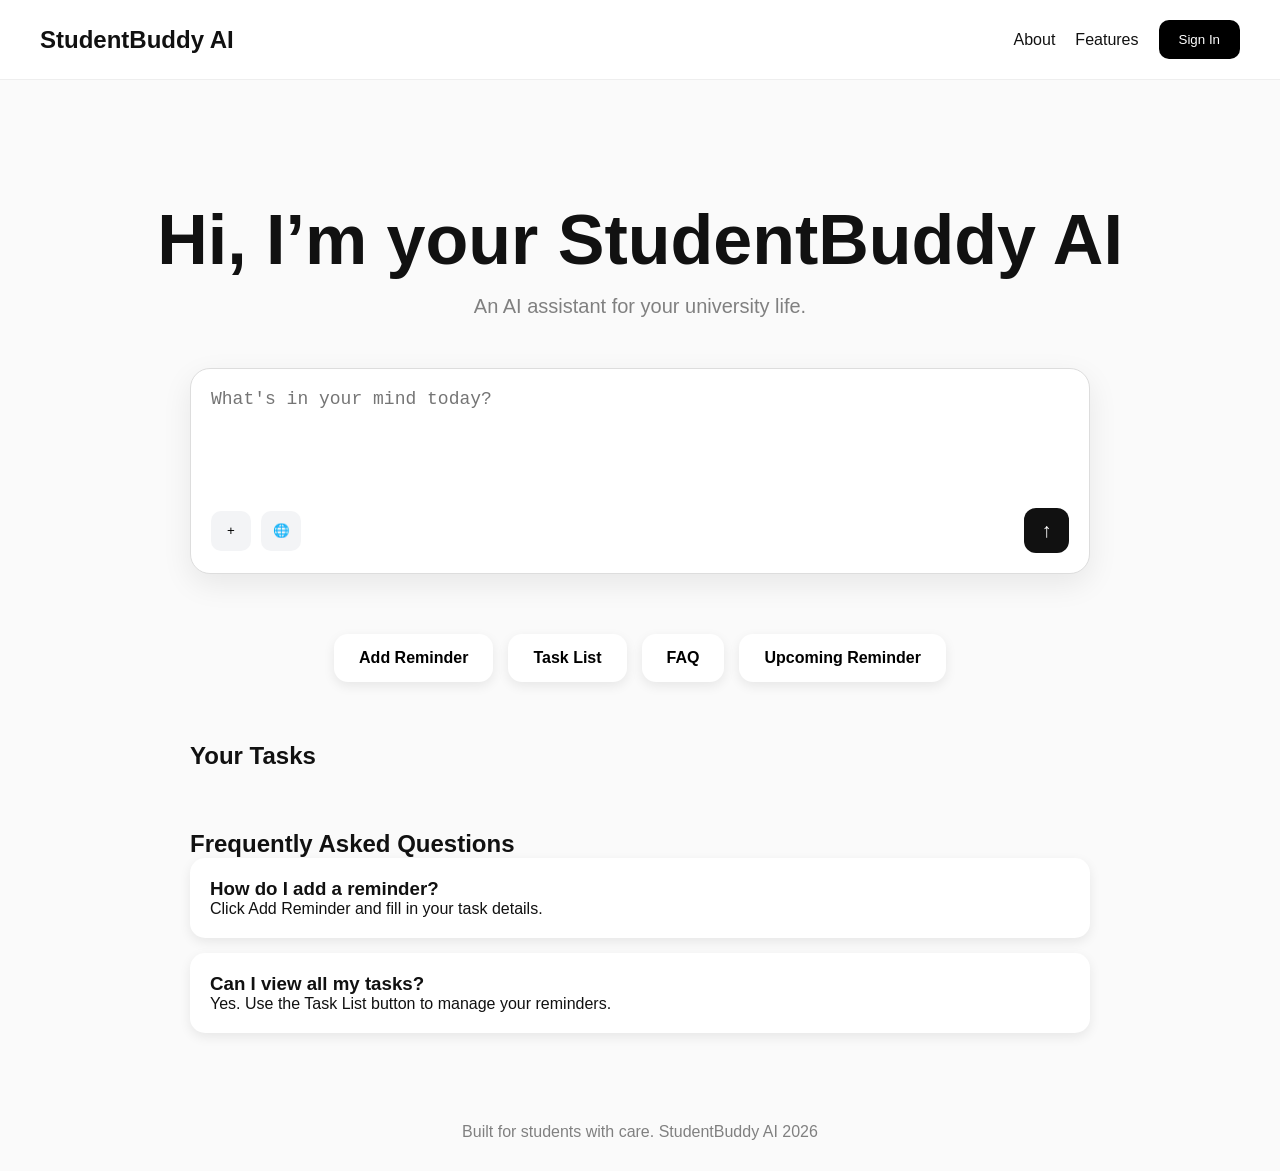
==== frontend/index.html @ 5f63660e "added frontend folder" ====
<!DOCTYPE html>
<html lang="en">
<head>
  <meta charset="UTF-8" />
  <meta name="viewport" content="width=device-width, initial-scale=1.0"/>
  <title>CampusMate AI</title>

  <link rel="stylesheet" href="style.css">
</head>
<body>

  <!-- NAVBAR -->
  <nav class="navbar">

    <div class="logo">
      StudentBuddy AI
    </div>

    <div class="nav-links">
      <a href="#">About</a>
      <a href="#">Features</a>
      <button class="signin-btn">Sign In</button>
    </div>

  </nav>

  <!-- HERO -->
  <section class="hero">

    <h1>Hi, I’m your StudentBuddy AI</h1>

    <p>
      An AI assistant for your university life.
    </p>

    <!-- AI BOX -->
    <div class="ai-box">

      <textarea
        id="aiInput"
        placeholder="What's in your mind today?"
      ></textarea>

      <div class="ai-bottom">

        <div class="left-icons">
          <button>+</button>
          <button>🌐</button>
        </div>

        <button class="send-btn" onclick="sendAIMessage()">
          ↑
        </button>

      </div>

    </div>

    <!-- AI RESPONSE -->
    <div class="ai-response" id="aiResponse"></div>

    <!-- FEATURE BUTTONS -->
    <div class="feature-buttons">

      <button onclick="openReminderModal()">
        Add Reminder
      </button>

      <button onclick="showTaskList()">
        Task List
      </button>

      <button onclick="showFAQ()">
        FAQ
      </button>

      <button onclick="showUpcoming()">
        Upcoming Reminder
      </button>

    </div>

  </section>

  <!-- REMINDER MODAL -->
  <div class="modal" id="reminderModal">

    <div class="modal-content">

      <div class="modal-top">
        <h2>Add Reminder</h2>

        <span onclick="closeReminderModal()">
          ✖
        </span>
      </div>

      <input type="text" id="taskTitle" placeholder="Task title">

      <input type="date" id="taskDate">

      <input type="time" id="taskTime">

      <textarea
        id="taskNotes"
        placeholder="Notes"
      ></textarea>

      <button class="save-btn" onclick="saveReminder()">
        Save Reminder
      </button>

    </div>

  </div>

  <!-- TASK SECTION -->
  <section class="task-section" id="taskSection">

    <h2>Your Tasks</h2>

    <div id="taskContainer"></div>

  </section>

  <!-- FAQ -->
  <section class="faq-section" id="faqSection">

    <h2>Frequently Asked Questions</h2>

    <div class="faq-card">
      <h3>How do I add a reminder?</h3>
      <p>Click Add Reminder and fill in your task details.</p>
    </div>

    <div class="faq-card">
      <h3>Can I view all my tasks?</h3>
      <p>Yes. Use the Task List button to manage your reminders.</p>
    </div>

  </section>

  <!-- FOOTER -->
  <footer>
    Built for students with care. StudentBuddy AI 2026
  </footer>

  <script src="script.js"></script>

</body>
</html>
---- frontend/style.css ----
*{
  margin:0;
  padding:0;
  box-sizing:border-box;
}

body{
  font-family:Arial, sans-serif;
  background:#fafafa;
  color:#111;
}

/* NAVBAR */

.navbar{
  width:100%;
  height:80px;
  padding:0 40px;
  display:flex;
  justify-content:space-between;
  align-items:center;
  background:white;
  border-bottom:1px solid #eee;
}

.logo{
  font-size:24px;
  font-weight:bold;
}

.nav-links{
  display:flex;
  gap:20px;
  align-items:center;
}

.nav-links a{
  text-decoration:none;
  color:#111;
}

.signin-btn{
  padding:12px 20px;
  border:none;
  border-radius:10px;
  background:black;
  color:white;
  cursor:pointer;
}

/* HERO */

.hero{
  width:100%;
  display:flex;
  flex-direction:column;
  align-items:center;
  margin-top:120px;
}

.hero h1{
  font-size:70px;
  margin-bottom:15px;
}

.hero p{
  color:gray;
  font-size:20px;
  margin-bottom:50px;
}

/* AI BOX */

.ai-box{
  width:900px;
  background:white;
  border:1px solid #ddd;
  border-radius:20px;
  padding:20px;
  box-shadow:0 10px 30px rgba(0,0,0,0.08);
}

.ai-box textarea{
  width:100%;
  height:100px;
  border:none;
  resize:none;
  outline:none;
  font-size:18px;
}

.ai-bottom{
  display:flex;
  justify-content:space-between;
  align-items:center;
  margin-top:15px;
}

.left-icons{
  display:flex;
  gap:10px;
}

.left-icons button{
  width:40px;
  height:40px;
  border:none;
  border-radius:10px;
  background:#f3f4f6;
  cursor:pointer;
}

.send-btn{
  width:45px;
  height:45px;
  border:none;
  border-radius:12px;
  background:#111;
  color:white;
  font-size:20px;
  cursor:pointer;
}

/* AI RESPONSE */

.ai-response{
  width:900px;
  margin-top:25px;
}

.ai-user-message,
.ai-bot-message{
  padding:18px;
  border-radius:15px;
  margin-bottom:12px;
  box-shadow:0 4px 12px rgba(0,0,0,0.08);
}

.ai-user-message{
  background:#111;
  color:white;
}

.ai-bot-message{
  background:white;
  color:#111;
}

/* FEATURE BUTTONS */

.feature-buttons{
  margin-top:35px;
  display:flex;
  gap:15px;
  flex-wrap:wrap;
  justify-content:center;
}

.feature-buttons button{
  padding:15px 25px;
  border:none;
  border-radius:14px;
  background:white;
  box-shadow:0 4px 12px rgba(0,0,0,0.08);
  cursor:pointer;
  font-size:16px;
  font-weight:600;
}

/* MODAL */

.modal{
  width:100%;
  height:100vh;
  background:rgba(0,0,0,0.5);
  position:fixed;
  top:0;
  left:0;
  display:none;
  justify-content:center;
  align-items:center;
}

.modal-content{
  width:450px;
  background:white;
  border-radius:20px;
  padding:30px;
}

.modal-top{
  display:flex;
  justify-content:space-between;
  margin-bottom:20px;
}

.modal-top span{
  cursor:pointer;
}

.modal-content input,
.modal-content textarea{
  width:100%;
  padding:15px;
  margin-bottom:15px;
  border:1px solid #ddd;
  border-radius:10px;
  outline:none;
}

.modal-content textarea{
  height:100px;
  resize:none;
}

.save-btn{
  width:100%;
  padding:15px;
  border:none;
  border-radius:12px;
  background:black;
  color:white;
  cursor:pointer;
}

/* TASK SECTION */

.task-section{
  width:900px;
  margin:60px auto;
}

.task-section h2{
  margin-bottom:20px;
}

.task-card{
  background:white;
  padding:20px;
  border-radius:15px;
  margin-bottom:15px;
  box-shadow:0 4px 12px rgba(0,0,0,0.08);
}

.task-card h3{
  margin-bottom:10px;
}

.task-card p{
  color:gray;
  margin-bottom:5px;
}

.task-buttons{
  margin-top:15px;
  display:flex;
  gap:10px;
}

.done-btn{
  padding:10px 15px;
  border:none;
  border-radius:10px;
  background:#10b981;
  color:white;
  cursor:pointer;
}

.delete-btn{
  padding:10px 15px;
  border:none;
  border-radius:10px;
  background:#ef4444;
  color:white;
  cursor:pointer;
}

/* FAQ */

.faq-section{
  width:900px;
  margin:60px auto;
}

.faq-card{
  background:white;
  padding:20px;
  border-radius:15px;
  margin-bottom:15px;
  box-shadow:0 4px 12px rgba(0,0,0,0.08);
}

/* FOOTER */

footer{
  text-align:center;
  padding:30px;
  color:gray;
}
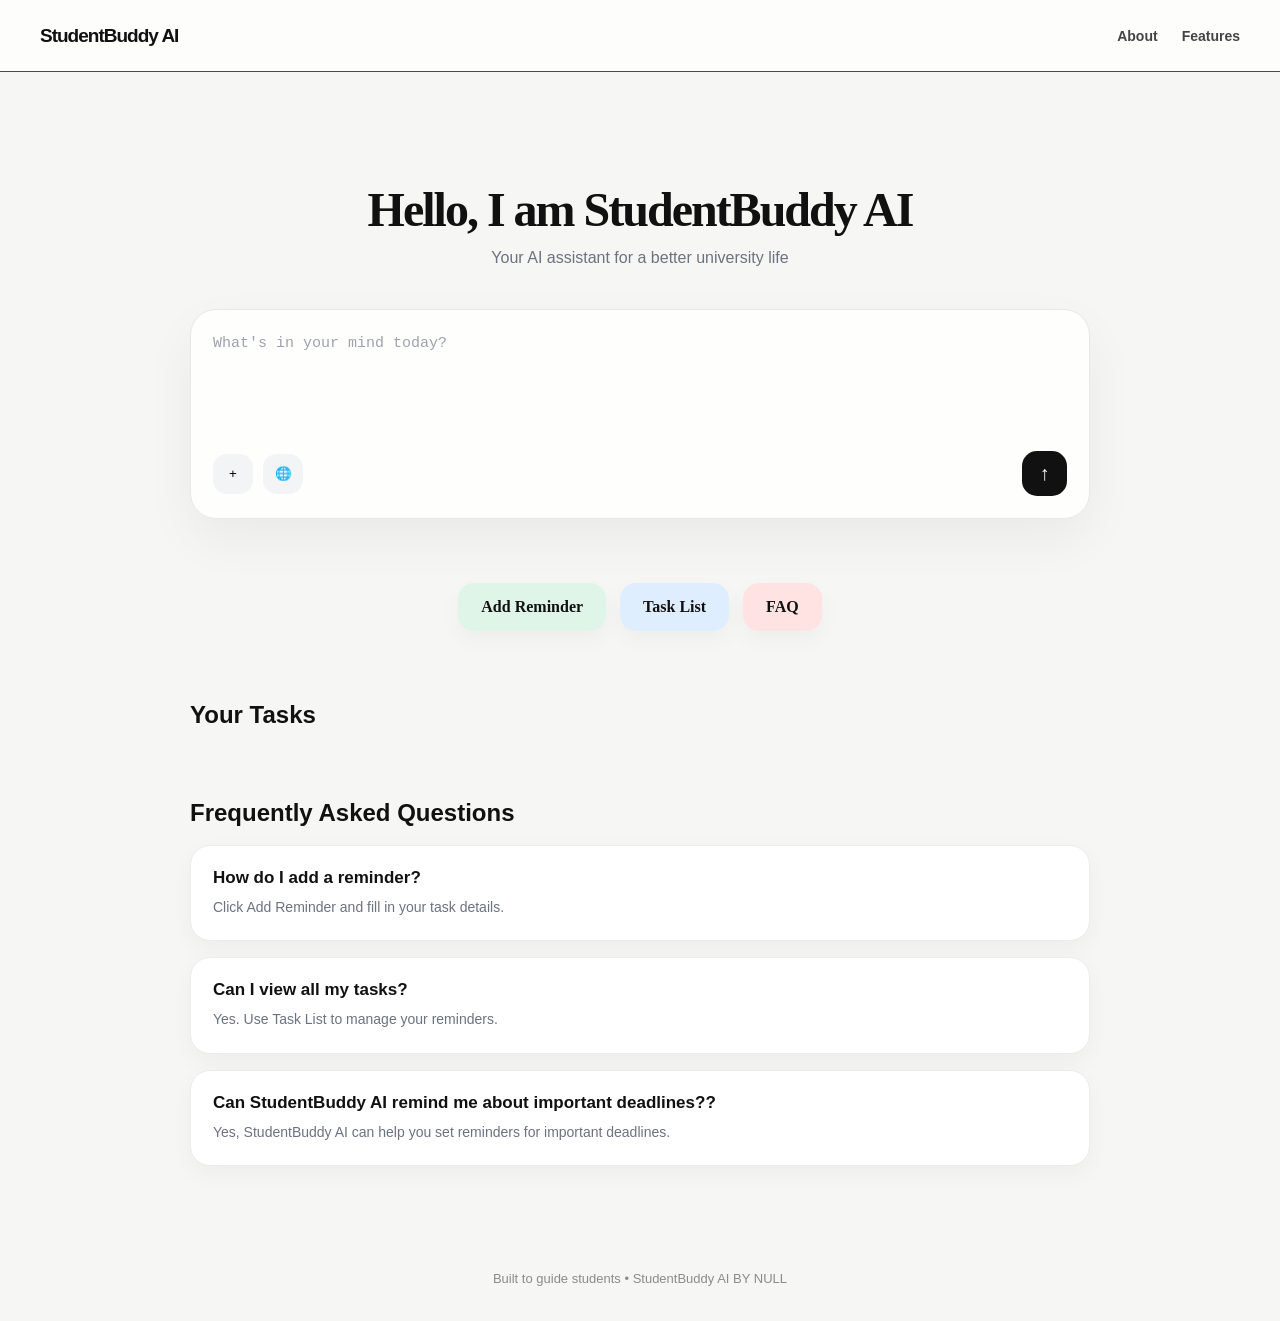
==== commit 441319a7: "frontend updates" ====
--- a/frontend/index.html
+++ b/frontend/index.html
@@ -1,131 +1,71 @@
 <!DOCTYPE html>
 <html lang="en">
 <head>
-  <meta charset="UTF-8" />
-  <meta name="viewport" content="width=device-width, initial-scale=1.0"/>
-  <title>CampusMate AI</title>
-
+  <meta charset="UTF-8">
+  <meta name="viewport" content="width=device-width, initial-scale=1.0">
+  <title>StudentBuddy AI</title>
   <link rel="stylesheet" href="style.css">
 </head>
 <body>
 
-  <!-- NAVBAR -->
   <nav class="navbar">
-
-    <div class="logo">
-      StudentBuddy AI
-    </div>
+    <div class="logo">StudentBuddy AI</div>
 
     <div class="nav-links">
       <a href="#">About</a>
       <a href="#">Features</a>
-      <button class="signin-btn">Sign In</button>
     </div>
-
   </nav>
 
-  <!-- HERO -->
   <section class="hero">
+    <h1>Hello, I am StudentBuddy AI </h1>
+    <p>Your AI assistant for a better university life</p>
 
-    <h1>Hi, I’m your StudentBuddy AI</h1>
-
-    <p>
-      An AI assistant for your university life.
-    </p>
-
-    <!-- AI BOX -->
     <div class="ai-box">
-
-      <textarea
-        id="aiInput"
-        placeholder="What's in your mind today?"
-      ></textarea>
+      <textarea id="aiInput" placeholder="What's in your mind today?"></textarea>
 
       <div class="ai-bottom">
-
         <div class="left-icons">
           <button>+</button>
           <button>🌐</button>
         </div>
 
-        <button class="send-btn" onclick="sendAIMessage()">
-          ↑
-        </button>
-
+        <button class="send-btn" onclick="sendAIMessage()">↑</button>
       </div>
-
     </div>
 
-    <!-- AI RESPONSE -->
     <div class="ai-response" id="aiResponse"></div>
 
-    <!-- FEATURE BUTTONS -->
     <div class="feature-buttons">
-
-      <button onclick="openReminderModal()">
-        Add Reminder
-      </button>
-
-      <button onclick="showTaskList()">
-        Task List
-      </button>
-
-      <button onclick="showFAQ()">
-        FAQ
-      </button>
-
-      <button onclick="showUpcoming()">
-        Upcoming Reminder
-      </button>
-
+      <button class="add-reminder-btn" onclick="openReminderModal()">Add Reminder</button>
+      <button class="task-list-btn" onclick="showTaskList()">Task List</button>
+      <button class="faq-btn" onclick="showFAQ()">FAQ</button>
     </div>
-
   </section>
 
-  <!-- REMINDER MODAL -->
   <div class="modal" id="reminderModal">
-
     <div class="modal-content">
-
       <div class="modal-top">
         <h2>Add Reminder</h2>
-
-        <span onclick="closeReminderModal()">
-          ✖
-        </span>
+        <span onclick="closeReminderModal()">✖</span>
       </div>
 
       <input type="text" id="taskTitle" placeholder="Task title">
+      <input type="text" id="taskCategory" placeholder="Category">
+      <input type="date" id="taskDate">
+      <input type="time" id="taskTime">
+      <textarea id="taskNotes" placeholder="Notes"></textarea>
 
-      <input type="date" id="taskDate">
-
-      <input type="time" id="taskTime">
-
-      <textarea
-        id="taskNotes"
-        placeholder="Notes"
-      ></textarea>
-
-      <button class="save-btn" onclick="saveReminder()">
-        Save Reminder
-      </button>
-
+      <button class="save-btn" onclick="saveReminder()">Save Reminder</button>
     </div>
-
   </div>
 
-  <!-- TASK SECTION -->
   <section class="task-section" id="taskSection">
-
     <h2>Your Tasks</h2>
-
     <div id="taskContainer"></div>
-
   </section>
 
-  <!-- FAQ -->
   <section class="faq-section" id="faqSection">
-
     <h2>Frequently Asked Questions</h2>
 
     <div class="faq-card">
@@ -135,17 +75,21 @@
 
     <div class="faq-card">
       <h3>Can I view all my tasks?</h3>
-      <p>Yes. Use the Task List button to manage your reminders.</p>
+      <p>Yes. Use Task List to manage your reminders.</p>
+    </div>
+
+    <div class="faq-card">
+      <h3>Can StudentBuddy AI remind me about important deadlines??</h3>
+      <p>Yes, StudentBuddy AI can help you set reminders for important deadlines.</p>
     </div>
 
   </section>
+  </section>
 
-  <!-- FOOTER -->
   <footer>
-    Built for students with care. StudentBuddy AI 2026
+    Built to guide students • StudentBuddy AI BY NULL
   </footer>
 
   <script src="script.js"></script>
-
 </body>
 </html>
--- a/frontend/style.css
+++ b/frontend/style.css
@@ -5,8 +5,8 @@
 }
 
 body{
-  font-family:Arial, sans-serif;
-  background:#fafafa;
+  font-family:Inter, Arial, sans-serif;
+  background:#f6f6f4;
   color:#111;
 }
 
@@ -14,86 +14,92 @@
 
 .navbar{
   width:100%;
-  height:80px;
+  height:72px;
   padding:0 40px;
   display:flex;
   justify-content:space-between;
   align-items:center;
-  background:white;
-  border-bottom:1px solid #eee;
+  background:rgba(255,255,255,0.75);
+  backdrop-filter:blur(16px);
+  border-bottom:1px solid #0e0303bb;
 }
 
 .logo{
-  font-size:24px;
-  font-weight:bold;
+  font-size:19px;
+  font-weight:900;
+  letter-spacing:-1px;
+  font-family:Helvetica, Arial, sans-serif;
 }
 
 .nav-links{
   display:flex;
-  gap:20px;
-  align-items:center;
+  align-items:center;
+  gap:24px;
 }
 
 .nav-links a{
   text-decoration:none;
+  color:#444;
+  font-size:14px;
+  font-weight:600;
+}
+
+/* HERO */
+
+.hero{
+  width:100%;
+  display:flex;
+  flex-direction:column;
+  align-items:center;
+  padding-top:110px;
+}
+
+.hero h1{
+  font-family:Georgia, 'Times New Roman', serif;
+  font-size:48px;
+  font-weight:700;
+  letter-spacing:-2px;
+  margin-bottom:12px;
+}
+
+.hero p{
+  color:#6b7280;
+  font-size:16px;
+  margin-bottom:42px;
+}
+
+/* AI BOX */
+
+.ai-box{
+  width:min(900px, 90%);
+  background:rgba(255,255,255,0.85);
+  border:1px solid #e8e8e8;
+  border-radius:26px;
+  padding:22px;
+  box-shadow:0 20px 50px rgba(0,0,0,0.05);
+}
+
+.ai-box textarea{
+  width:100%;
+  height:105px;
+  border:none;
+  outline:none;
+  resize:none;
+  background:transparent;
+  font-size:15px;
+  line-height:1.6;
   color:#111;
 }
 
-.signin-btn{
-  padding:12px 20px;
-  border:none;
-  border-radius:10px;
-  background:black;
-  color:white;
-  cursor:pointer;
-}
-
-/* HERO */
-
-.hero{
-  width:100%;
-  display:flex;
-  flex-direction:column;
-  align-items:center;
-  margin-top:120px;
-}
-
-.hero h1{
-  font-size:70px;
-  margin-bottom:15px;
-}
-
-.hero p{
-  color:gray;
-  font-size:20px;
-  margin-bottom:50px;
-}
-
-/* AI BOX */
-
-.ai-box{
-  width:900px;
-  background:white;
-  border:1px solid #ddd;
-  border-radius:20px;
-  padding:20px;
-  box-shadow:0 10px 30px rgba(0,0,0,0.08);
-}
-
-.ai-box textarea{
-  width:100%;
-  height:100px;
-  border:none;
-  resize:none;
-  outline:none;
-  font-size:18px;
+.ai-box textarea::placeholder{
+  color:#9ca3af;
 }
 
 .ai-bottom{
   display:flex;
   justify-content:space-between;
   align-items:center;
-  margin-top:15px;
+  margin-top:10px;
 }
 
 .left-icons{
@@ -105,66 +111,101 @@
   width:40px;
   height:40px;
   border:none;
-  border-radius:10px;
+  border-radius:14px;
   background:#f3f4f6;
   cursor:pointer;
+  transition:0.2s;
+}
+
+.left-icons button:hover{
+  background:#ebebeb;
 }
 
 .send-btn{
   width:45px;
   height:45px;
   border:none;
-  border-radius:12px;
+  border-radius:15px;
   background:#111;
   color:white;
   font-size:20px;
   cursor:pointer;
+  transition:0.2s;
+}
+
+.send-btn:hover{
+  transform:translateY(-1px);
+  background:#000;
 }
 
 /* AI RESPONSE */
 
 .ai-response{
-  width:900px;
-  margin-top:25px;
+  width:min(900px, 90%);
+  margin-top:24px;
 }
 
 .ai-user-message,
 .ai-bot-message{
   padding:18px;
-  border-radius:15px;
+  border-radius:18px;
   margin-bottom:12px;
-  box-shadow:0 4px 12px rgba(0,0,0,0.08);
+  font-size:14px;
+  line-height:1.6;
 }
 
 .ai-user-message{
   background:#111;
   color:white;
+  width:fit-content;
+  max-width:75%;
+  margin-left:auto;
 }
 
 .ai-bot-message{
   background:white;
-  color:#111;
+  border:1px solid #ececec;
+  box-shadow:0 8px 25px rgba(0,0,0,0.04);
+  max-width:75%;
 }
 
 /* FEATURE BUTTONS */
 
 .feature-buttons{
-  margin-top:35px;
-  display:flex;
-  gap:15px;
+  margin-top:40px;
+  display:flex;
+  gap:14px;
   flex-wrap:wrap;
   justify-content:center;
 }
 
 .feature-buttons button{
-  padding:15px 25px;
-  border:none;
-  border-radius:14px;
-  background:white;
-  box-shadow:0 4px 12px rgba(0,0,0,0.08);
-  cursor:pointer;
+  padding:14px 22px;
+  border:1px solid transparent;
+  border-radius:16px;
+  box-shadow:0 8px 22px rgba(0,0,0,0.04);
+  font-family:"Times New Roman", Times, serif;
   font-size:16px;
   font-weight:600;
+  cursor:pointer;
+  transition:0.2s;
+  color:#111;
+}
+
+.feature-buttons button:hover{
+  transform:translateY(-2px);
+}
+
+.add-reminder-btn{
+  background:#dff5e8;
+}
+
+.task-list-btn{
+  background:#dfeeff;
+}
+
+.faq-btn{
+  background:#ffe3e3;
 }
 
 /* MODAL */
@@ -172,40 +213,66 @@
 .modal{
   width:100%;
   height:100vh;
-  background:rgba(0,0,0,0.5);
+  background:rgba(0,0,0,0.28);
+  backdrop-filter:blur(10px);
   position:fixed;
   top:0;
   left:0;
   display:none;
   justify-content:center;
   align-items:center;
+  z-index:10;
 }
 
 .modal-content{
-  width:450px;
-  background:white;
-  border-radius:20px;
-  padding:30px;
+  width:min(420px, 90%);
+  background:#ffffff;
+  border-radius:28px;
+  padding:32px;
+  box-shadow:0 30px 80px rgba(0,0,0,0.18);
 }
 
 .modal-top{
   display:flex;
   justify-content:space-between;
-  margin-bottom:20px;
+  align-items:center;
+  margin-bottom:24px;
+}
+
+.modal-top h2{
+  font-size:24px;
+  font-weight:800;
+  letter-spacing:-0.5px;
 }
 
 .modal-top span{
   cursor:pointer;
+  color:#6b7280;
+  font-size:20px;
+  transition:0.2s;
+}
+
+.modal-top span:hover{
+  color:#111;
 }
 
 .modal-content input,
 .modal-content textarea{
   width:100%;
-  padding:15px;
-  margin-bottom:15px;
-  border:1px solid #ddd;
-  border-radius:10px;
+  padding:16px 18px;
+  margin-bottom:16px;
+  border:1px solid #e5e5e5;
+  border-radius:16px;
   outline:none;
+  background:#fafafa;
+  font-size:14px;
+  color:#111;
+}
+
+.modal-content input:focus,
+.modal-content textarea:focus{
+  border-color:#111;
+  background:#fff;
 }
 
 .modal-content textarea{
@@ -215,85 +282,234 @@
 
 .save-btn{
   width:100%;
-  padding:15px;
+  padding:16px;
   border:none;
-  border-radius:12px;
-  background:black;
+  border-radius:16px;
+  background:#111;
   color:white;
+  font-size:15px;
+  font-weight:700;
   cursor:pointer;
+  margin-top:4px;
+  transition:0.2s;
+}
+
+.save-btn:hover{
+  background:#000;
+  transform:translateY(-1px);
 }
 
 /* TASK SECTION */
 
 .task-section{
-  width:900px;
-  margin:60px auto;
-}
-
-.task-section h2{
-  margin-bottom:20px;
+  width:min(900px, 90%);
+  margin:70px auto;
+}
+
+.task-section h2,
+.faq-section h2{
+  margin-bottom:18px;
+  font-size:24px;
 }
 
 .task-card{
   background:white;
-  padding:20px;
-  border-radius:15px;
-  margin-bottom:15px;
-  box-shadow:0 4px 12px rgba(0,0,0,0.08);
+  border:1px solid #ececec;
+  border-radius:20px;
+  padding:22px;
+  margin-bottom:16px;
+  box-shadow:0 8px 25px rgba(0,0,0,0.04);
 }
 
 .task-card h3{
   margin-bottom:10px;
+  font-size:18px;
 }
 
 .task-card p{
-  color:gray;
-  margin-bottom:5px;
+  color:#6b7280;
+  margin-bottom:6px;
+  font-size:14px;
 }
 
 .task-buttons{
-  margin-top:15px;
+  margin-top:16px;
   display:flex;
   gap:10px;
 }
 
-.done-btn{
-  padding:10px 15px;
-  border:none;
-  border-radius:10px;
-  background:#10b981;
-  color:white;
-  cursor:pointer;
-}
-
+.done-btn,
 .delete-btn{
   padding:10px 15px;
   border:none;
-  border-radius:10px;
+  border-radius:12px;
+  color:white;
+  font-size:13px;
+  font-weight:600;
+  cursor:pointer;
+}
+
+.done-btn{
+  background:#111;
+}
+
+.delete-btn{
   background:#ef4444;
-  color:white;
-  cursor:pointer;
 }
 
 /* FAQ */
 
 .faq-section{
-  width:900px;
-  margin:60px auto;
+  width:min(900px, 90%);
+  margin:70px auto;
 }
 
 .faq-card{
   background:white;
-  padding:20px;
-  border-radius:15px;
-  margin-bottom:15px;
-  box-shadow:0 4px 12px rgba(0,0,0,0.08);
+  border:1px solid #ececec;
+  border-radius:20px;
+  padding:22px;
+  margin-bottom:16px;
+  box-shadow:0 8px 25px rgba(0,0,0,0.04);
+}
+
+.faq-card h3{
+  margin-bottom:8px;
+  font-size:17px;
+}
+
+.faq-card p{
+  color:#6b7280;
+  font-size:14px;
+  line-height:1.6;
 }
 
 /* FOOTER */
 
 footer{
   text-align:center;
-  padding:30px;
-  color:gray;
+  padding:35px;
+  color:#8b8b8b;
+  font-size:13px;
+}
+
+/* RESPONSIVE */
+
+@media(max-width:768px){
+  .navbar{
+    padding:0 20px;
+  }
+
+  .nav-links a{
+    display:none;
+  }
+
+  .hero{
+    padding-top:90px;
+  }
+
+  .hero h1{
+    font-size:36px;
+    text-align:center;
+  }
+
+  .hero p{
+    font-size:15px;
+    text-align:center;
+  }
+
+  .feature-buttons{
+    width:90%;
+  }
+
+  .feature-buttons button{
+    width:100%;
+  }
+}
+
+/* ABOUT PAGE */
+
+/* ABOUT PAGE */
+
+.about-page{
+  width:100%;
+  min-height:calc(100vh - 72px);
+  display:flex;
+  justify-content:center;
+  align-items:center;
+  padding:70px 20px;
+}
+
+.about-card{
+  width:min(980px, 92%);
+  background:white;
+  border-radius:30px;
+  padding:60px;
+  box-shadow:0 20px 60px rgba(0,0,0,0.05);
+}
+
+.about-card h1{
+  font-family:Georgia, 'Times New Roman', serif;
+  font-size:46px;
+  margin-bottom:28px;
+  letter-spacing:-1.5px;
+  text-align:center;
+}
+
+.about-card p{
+  max-width:780px;
+  color:#374151;
+  font-size:16px;
+  line-height:1.8;
+  margin-bottom:18px;
+}
+
+.about-features{
+  display:grid;
+  grid-template-columns:repeat(2, 1fr);
+  gap:18px;
+  margin-top:38px;
+}
+
+.feature-box{
+  padding:24px;
+  border-radius:20px;
+  font-family:"Times New Roman", Times, serif;
+  font-size:20px;
+  font-weight:700;
+  border:1px solid rgba(0,0,0,0.04);
+}
+
+.feature-box:nth-child(1){
+  background:#dff5e8;
+}
+
+.feature-box:nth-child(2){
+  background:#dfeeff;
+}
+
+.feature-box:nth-child(3){
+  background:#ffe3e3;
+}
+
+.feature-box:nth-child(4){
+  background:#f1f1f1;
+}
+
+@media(max-width:768px){
+  .about-card{
+    padding:35px;
+  }
+
+  .about-card h1{
+    font-size:34px;
+  }
+
+  .about-features{
+    grid-template-columns:1fr;
+  }
+}
+
+.about-card{
+  text-align:center;
 }
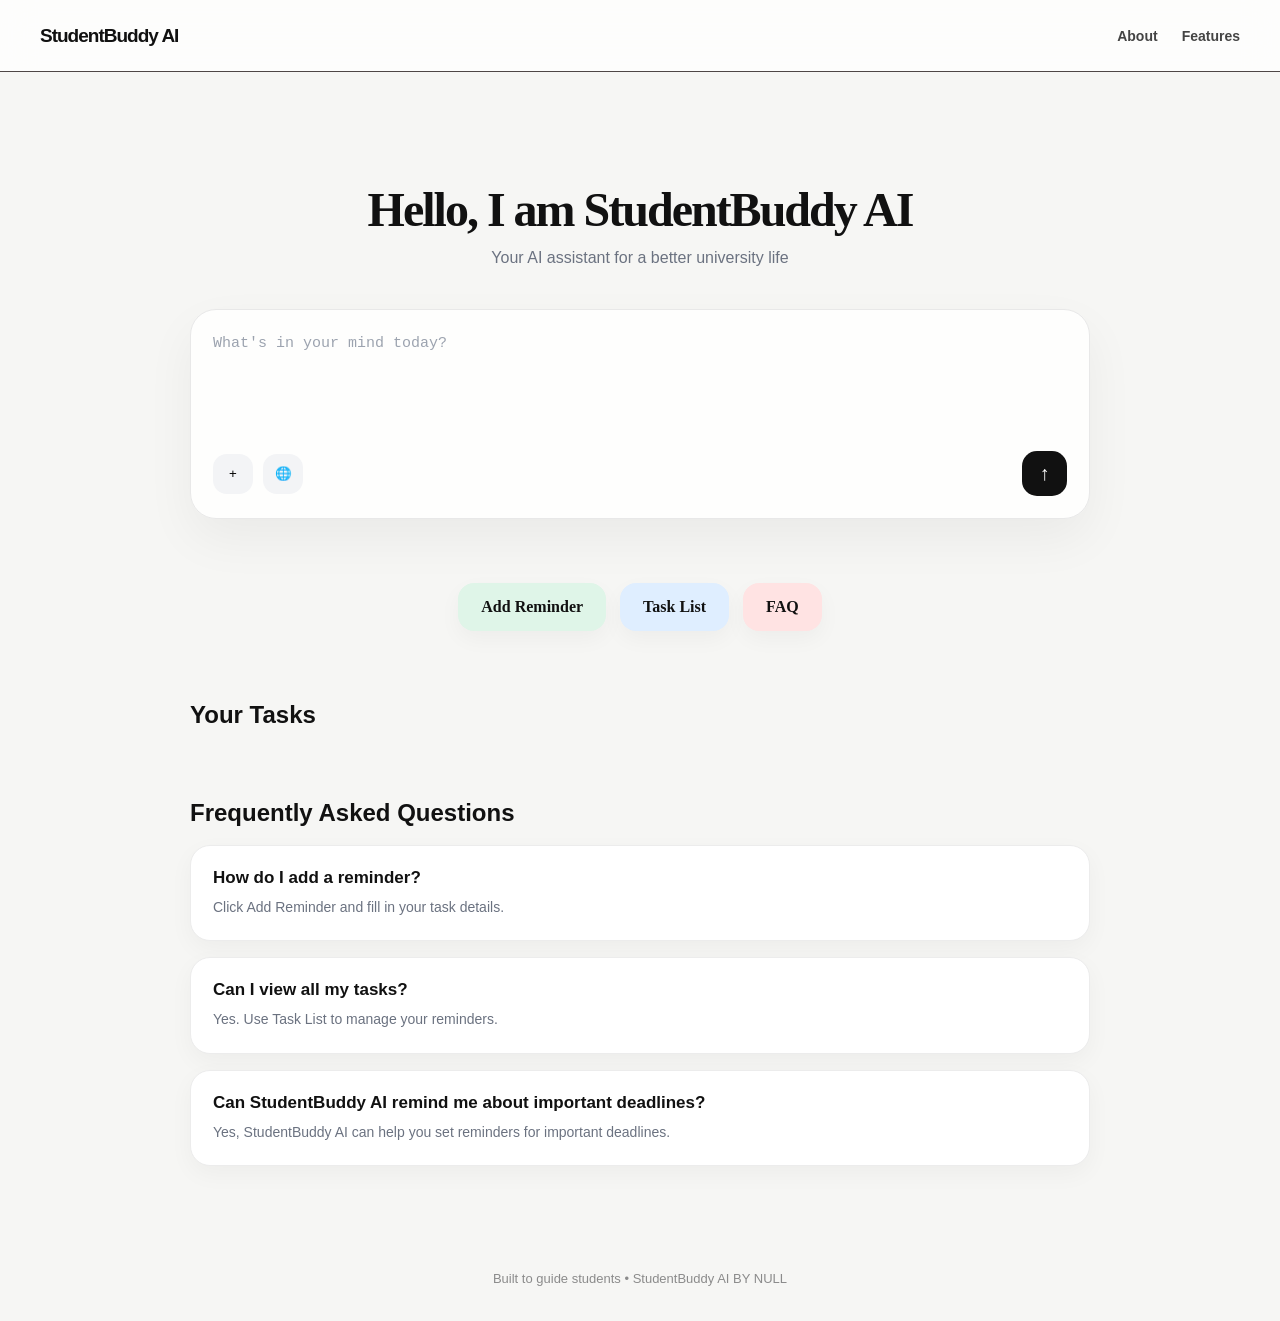
==== commit 561202e9: "frontend updates" ====
--- a/frontend/index.html
+++ b/frontend/index.html
@@ -79,7 +79,7 @@
     </div>
 
     <div class="faq-card">
-      <h3>Can StudentBuddy AI remind me about important deadlines??</h3>
+      <h3>Can StudentBuddy AI remind me about important deadlines?</h3>
       <p>Yes, StudentBuddy AI can help you set reminders for important deadlines.</p>
     </div>
 
--- a/frontend/style.css
+++ b/frontend/style.css
@@ -429,87 +429,85 @@
 
 /* ABOUT PAGE */
 
-/* ABOUT PAGE */
-
 .about-page{
-  width:100%;
   min-height:calc(100vh - 72px);
   display:flex;
   justify-content:center;
   align-items:center;
-  padding:70px 20px;
+  padding:60px 20px;
 }
 
 .about-card{
-  width:min(980px, 92%);
-  background:white;
-  border-radius:30px;
-  padding:60px;
-  box-shadow:0 20px 60px rgba(0,0,0,0.05);
+  width:min(860px, 90%);
+  background:#ffffff;
+  border:1px solid #eeeeee;
+  border-radius:32px;
+  padding:54px 58px;
+  box-shadow:0 18px 50px rgba(0,0,0,0.045);
+  text-align:center;
 }
 
 .about-card h1{
   font-family:Georgia, 'Times New Roman', serif;
-  font-size:46px;
-  margin-bottom:28px;
-  letter-spacing:-1.5px;
-  text-align:center;
+  font-size:40px;
+  letter-spacing:-1.4px;
+  margin-bottom:24px;
 }
 
 .about-card p{
-  max-width:780px;
-  color:#374151;
-  font-size:16px;
-  line-height:1.8;
-  margin-bottom:18px;
+  max-width:720px;
+  margin:0 auto 18px;
+  color:#4b5563;
+  font-size:15px;
+  line-height:1.9;
+  text-align:justify;
 }
 
 .about-features{
   display:grid;
   grid-template-columns:repeat(2, 1fr);
-  gap:18px;
-  margin-top:38px;
+  gap:16px;
+  margin-top:40px;
 }
 
 .feature-box{
-  padding:24px;
-  border-radius:20px;
-  font-family:"Times New Roman", Times, serif;
-  font-size:20px;
+  min-height:95px;
+  display:flex;
+  align-items:center;
+  justify-content:center;
+  border-radius:22px;
+  font-family:Arial, sans-serif;
+  font-size:16px;
   font-weight:700;
   border:1px solid rgba(0,0,0,0.04);
 }
 
 .feature-box:nth-child(1){
-  background:#dff5e8;
+  background:#e6f7ed;
 }
 
 .feature-box:nth-child(2){
-  background:#dfeeff;
+  background:#e7f1ff;
 }
 
 .feature-box:nth-child(3){
-  background:#ffe3e3;
+  background:#ffe8e8;
 }
 
 .feature-box:nth-child(4){
-  background:#f1f1f1;
+  background:#f3f3f3;
 }
 
 @media(max-width:768px){
   .about-card{
-    padding:35px;
+    padding:36px 24px;
   }
 
   .about-card h1{
-    font-size:34px;
+    font-size:32px;
   }
 
   .about-features{
     grid-template-columns:1fr;
   }
-}
-
-.about-card{
-  text-align:center;
 }
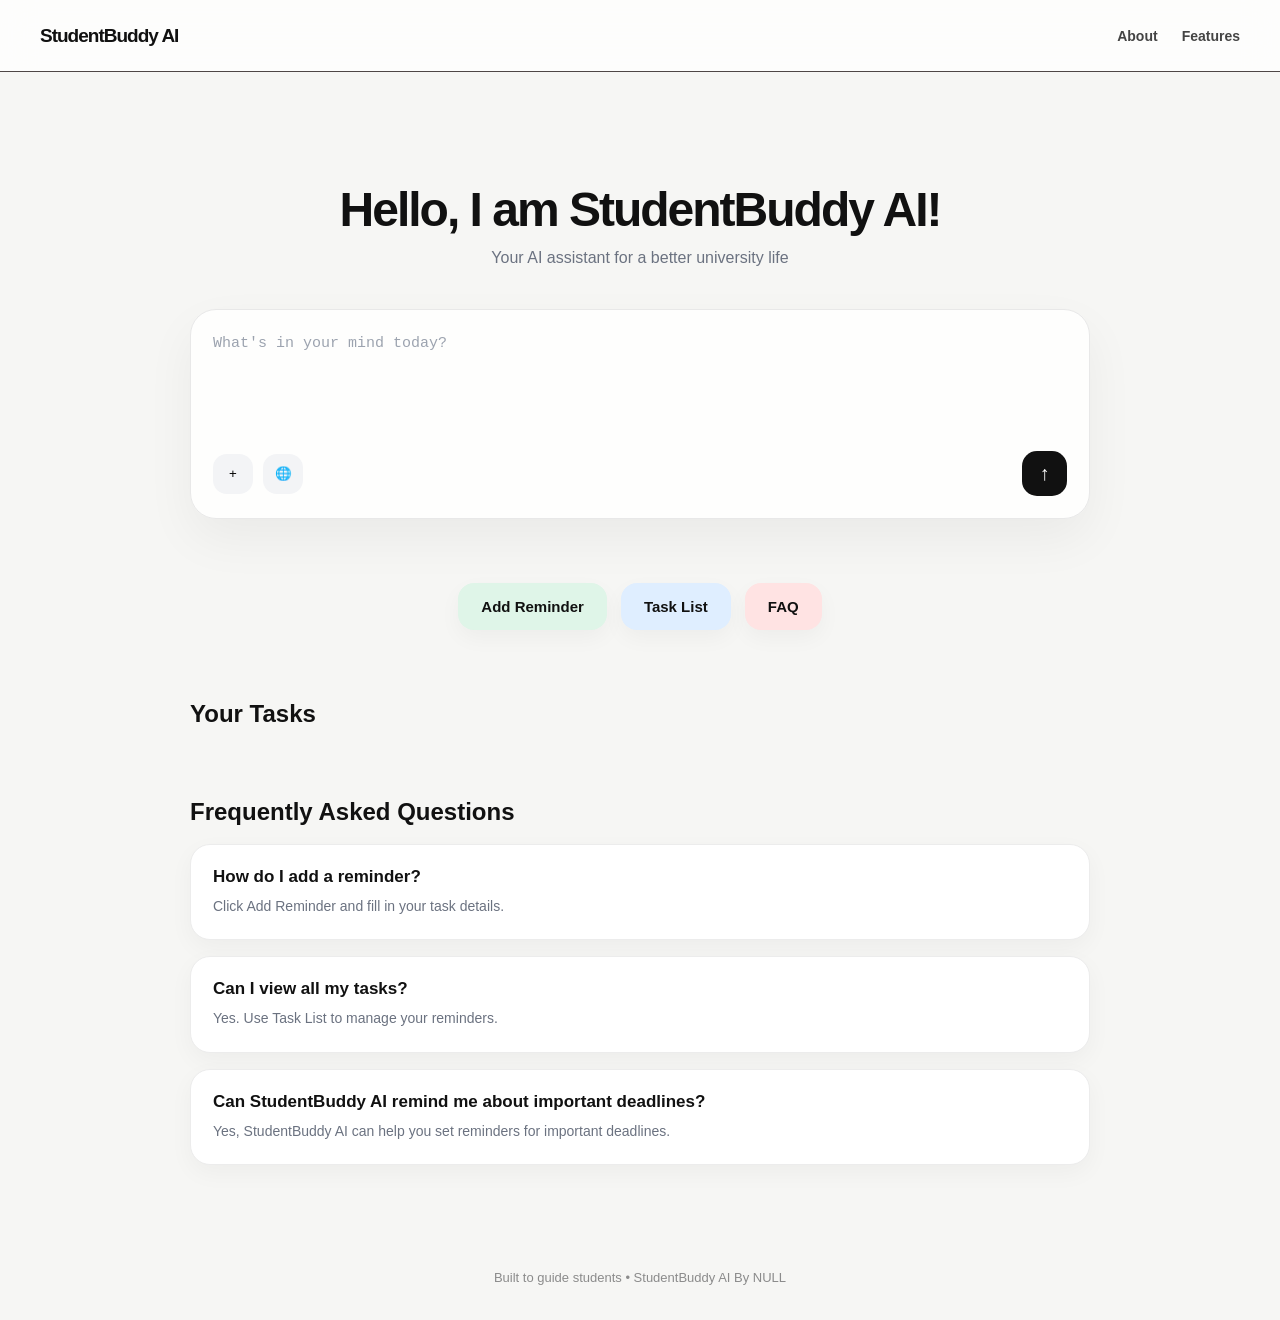
==== commit 4d2e2793: "frontend updates" ====
--- a/frontend/index.html
+++ b/frontend/index.html
@@ -12,13 +12,14 @@
     <div class="logo">StudentBuddy AI</div>
 
     <div class="nav-links">
-      <a href="#">About</a>
-      <a href="#">Features</a>
+      <a href="about.html">About</a>
+      <a href="features.html">Features</a>
     </div>
+
   </nav>
 
   <section class="hero">
-    <h1>Hello, I am StudentBuddy AI </h1>
+    <h1>Hello, I am StudentBuddy AI! </h1>
     <p>Your AI assistant for a better university life</p>
 
     <div class="ai-box">
@@ -87,7 +88,7 @@
   </section>
 
   <footer>
-    Built to guide students • StudentBuddy AI BY NULL
+    Built to guide students • StudentBuddy AI By NULL
   </footer>
 
   <script src="script.js"></script>
--- a/frontend/style.css
+++ b/frontend/style.css
@@ -28,7 +28,7 @@
   font-size:19px;
   font-weight:900;
   letter-spacing:-1px;
-  font-family:Helvetica, Arial, sans-serif;
+  font-family:Inter, Arial, sans-serif;
 }
 
 .nav-links{
@@ -55,9 +55,9 @@
 }
 
 .hero h1{
-  font-family:Georgia, 'Times New Roman', serif;
+  font-family:Inter, Arial, sans-serif;
   font-size:48px;
-  font-weight:700;
+  font-weight:800;
   letter-spacing:-2px;
   margin-bottom:12px;
 }
@@ -184,9 +184,9 @@
   border:1px solid transparent;
   border-radius:16px;
   box-shadow:0 8px 22px rgba(0,0,0,0.04);
-  font-family:"Times New Roman", Times, serif;
-  font-size:16px;
-  font-weight:600;
+  font-family:Inter, Arial, sans-serif;
+  font-size:15px;
+  font-weight:700;
   cursor:pointer;
   transition:0.2s;
   color:#111;
@@ -243,6 +243,7 @@
   font-size:24px;
   font-weight:800;
   letter-spacing:-0.5px;
+  font-family:Inter, Arial, sans-serif;
 }
 
 .modal-top span{
@@ -310,6 +311,8 @@
 .faq-section h2{
   margin-bottom:18px;
   font-size:24px;
+  font-family:Inter, Arial, sans-serif;
+  font-weight:800;
 }
 
 .task-card{
@@ -376,6 +379,8 @@
 .faq-card h3{
   margin-bottom:8px;
   font-size:17px;
+  font-family:Inter, Arial, sans-serif;
+  font-weight:700;
 }
 
 .faq-card p{
@@ -430,44 +435,46 @@
 /* ABOUT PAGE */
 
 .about-page{
-  min-height:calc(100vh - 72px);
+  width:100%;
   display:flex;
   justify-content:center;
   align-items:center;
-  padding:60px 20px;
+  padding:110px 20px 80px;
 }
 
 .about-card{
-  width:min(860px, 90%);
-  background:#ffffff;
-  border:1px solid #eeeeee;
-  border-radius:32px;
-  padding:54px 58px;
-  box-shadow:0 18px 50px rgba(0,0,0,0.045);
+  width:min(900px, 90%);
+  background:rgba(255,255,255,0.88);
+  border:1px solid #e8e8e8;
+  border-radius:26px;
+  padding:55px;
+  box-shadow:0 20px 50px rgba(0,0,0,0.05);
+}
+
+.about-card h1{
+  font-family:Inter, Arial, sans-serif;
+  font-size:48px;
+  font-weight:800;
+  letter-spacing:-2px;
   text-align:center;
-}
-
-.about-card h1{
-  font-family:Georgia, 'Times New Roman', serif;
-  font-size:40px;
-  letter-spacing:-1.4px;
-  margin-bottom:24px;
+  margin-bottom:30px;
 }
 
 .about-card p{
   max-width:720px;
-  margin:0 auto 18px;
+  margin:0 auto;
   color:#4b5563;
   font-size:15px;
-  line-height:1.9;
+  line-height:2;
   text-align:justify;
+  font-family:Inter, Arial, sans-serif;
 }
 
 .about-features{
   display:grid;
   grid-template-columns:repeat(2, 1fr);
-  gap:16px;
-  margin-top:40px;
+  gap:18px;
+  margin-top:45px;
 }
 
 .feature-box{
@@ -475,39 +482,45 @@
   display:flex;
   align-items:center;
   justify-content:center;
-  border-radius:22px;
-  font-family:Arial, sans-serif;
+  border-radius:20px;
+  font-family:Inter, Arial, sans-serif;
   font-size:16px;
   font-weight:700;
-  border:1px solid rgba(0,0,0,0.04);
-}
+  border:1px solid rgba(0,0,0,0.03);
+}
+
+/* COLORS */
 
 .feature-box:nth-child(1){
-  background:#e6f7ed;
+  background:#dff5e8;
 }
 
 .feature-box:nth-child(2){
-  background:#e7f1ff;
+  background:#dfeeff;
 }
 
 .feature-box:nth-child(3){
-  background:#ffe8e8;
+  background:#ffe3e3;
 }
 
 .feature-box:nth-child(4){
   background:#f3f3f3;
 }
 
+/* RESPONSIVE */
+
 @media(max-width:768px){
+
   .about-card{
-    padding:36px 24px;
+    padding:35px 24px;
   }
 
   .about-card h1{
-    font-size:32px;
+    font-size:36px;
   }
 
   .about-features{
     grid-template-columns:1fr;
   }
+
 }
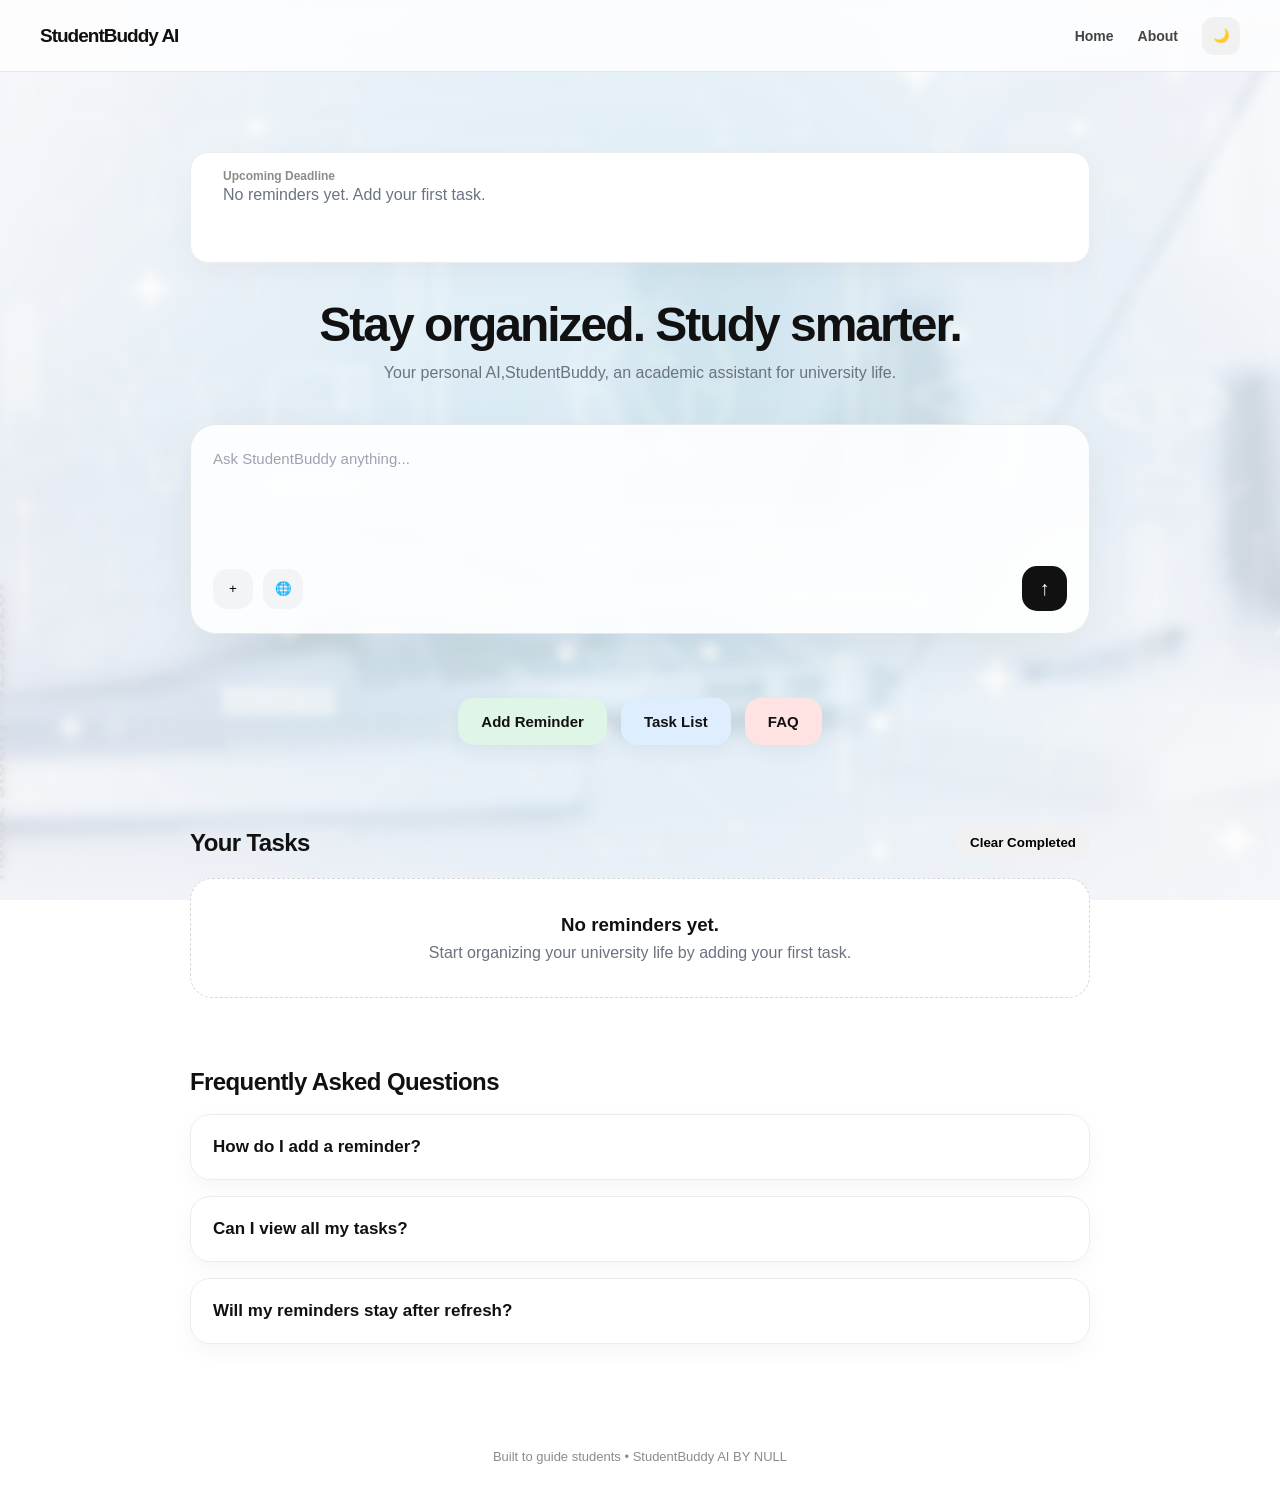
==== commit efa8077f: "frontend updates" ====
--- a/frontend/index.html
+++ b/frontend/index.html
@@ -12,23 +12,34 @@
     <div class="logo">StudentBuddy AI</div>
 
     <div class="nav-links">
+      <a href="index.html">Home</a>
       <a href="about.html">About</a>
-      <a href="features.html">Features</a>
+      <button class="theme-toggle" onclick="toggleDarkMode()" title="Toggle dark mode">🌙</button>
+    </div>
+  </nav>
+
+ <section class="hero">
+    <div class="deadline-banner" id="deadlineBanner">
+      <span></span>
+      <div>
+        <small>Upcoming Deadline</small>
+        <p id="deadlineText">No reminders yet. Add your first task.</p>
+      </div>
     </div>
 
-  </nav>
-
-  <section class="hero">
-    <h1>Hello, I am StudentBuddy AI! </h1>
-    <p>Your AI assistant for a better university life</p>
+    <h1>Stay organized. Study smarter.</h1>
+    <p>Your personal AI,StudentBuddy, an academic assistant for university life.</p>
 
     <div class="ai-box">
-      <textarea id="aiInput" placeholder="What's in your mind today?"></textarea>
+      <textarea
+        id="aiInput"
+        placeholder="Ask StudentBuddy anything..."
+      ></textarea>
 
       <div class="ai-bottom">
         <div class="left-icons">
-          <button>+</button>
-          <button>🌐</button>
+          <button onclick="fillPrompt('Help me plan my study schedule')">+</button>
+          <button onclick="fillPrompt('Give me productivity tips for students')">🌐</button>
         </div>
 
         <button class="send-btn" onclick="sendAIMessage()">↑</button>
@@ -48,13 +59,19 @@
     <div class="modal-content">
       <div class="modal-top">
         <h2>Add Reminder</h2>
-        <span onclick="closeReminderModal()">✖</span>
+        <span onclick="closeReminderModal()">✕</span>
       </div>
 
       <input type="text" id="taskTitle" placeholder="Task title">
-      <input type="text" id="taskCategory" placeholder="Category">
       <input type="date" id="taskDate">
       <input type="time" id="taskTime">
+
+      <select id="taskPriority">
+        <option value="High">High Priority</option>
+        <option value="Medium" selected>Medium Priority</option>
+        <option value="Low">Low Priority</option>
+      </select>
+
       <textarea id="taskNotes" placeholder="Notes"></textarea>
 
       <button class="save-btn" onclick="saveReminder()">Save Reminder</button>
@@ -62,35 +79,43 @@
   </div>
 
   <section class="task-section" id="taskSection">
-    <h2>Your Tasks</h2>
+    <div class="section-header">
+      <h2>Your Tasks</h2>
+      <button class="clear-btn" onclick="clearCompleted()">Clear Completed</button>
+    </div>
+
+    <div class="empty-state" id="emptyState">
+      <h3>No reminders yet.</h3>
+      <p>Start organizing your university life by adding your first task.</p>
+    </div>
+
     <div id="taskContainer"></div>
   </section>
 
   <section class="faq-section" id="faqSection">
     <h2>Frequently Asked Questions</h2>
 
-    <div class="faq-card">
+    <div class="faq-card" onclick="toggleFAQ(this)">
       <h3>How do I add a reminder?</h3>
-      <p>Click Add Reminder and fill in your task details.</p>
+      <p>Click Add Reminder, fill in your task details, choose a priority, and save it.</p>
     </div>
 
-    <div class="faq-card">
+    <div class="faq-card" onclick="toggleFAQ(this)">
       <h3>Can I view all my tasks?</h3>
-      <p>Yes. Use Task List to manage your reminders.</p>
+      <p>Yes. Use Task List to manage your saved reminders.</p>
     </div>
 
-    <div class="faq-card">
-      <h3>Can StudentBuddy AI remind me about important deadlines?</h3>
-      <p>Yes, StudentBuddy AI can help you set reminders for important deadlines.</p>
+    <div class="faq-card" onclick="toggleFAQ(this)">
+      <h3>Will my reminders stay after refresh?</h3>
+      <p>Yes. Your reminders are saved using localStorage in your browser.</p>
     </div>
-
-  </section>
+    
   </section>
 
   <footer>
-    Built to guide students • StudentBuddy AI By NULL
+    Built to guide students • StudentBuddy AI BY NULL
   </footer>
 
   <script src="script.js"></script>
 </body>
-</html>+</html>
--- a/frontend/style.css
+++ b/frontend/style.css
@@ -6,8 +6,28 @@
 
 body{
   font-family:Inter, Arial, sans-serif;
-  background:#f6f6f4;
   color:#111;
+
+  background-image:
+  linear-gradient(rgba(255,255,255,0.78),
+  rgba(255,255,255,0.78)),
+  url("background.jpg");
+
+  background-size:cover;
+  background-position:center;
+  background-repeat:no-repeat;
+  background-attachment:fixed;
+}
+
+body::before{
+  content:"";
+  position:fixed;
+  top:0;
+  left:0;
+  width:100%;
+  height:100%;
+  backdrop-filter:blur(6px);
+  z-index:-1;
 }
 
 /* NAVBAR */
@@ -19,9 +39,12 @@
   display:flex;
   justify-content:space-between;
   align-items:center;
-  background:rgba(255,255,255,0.75);
+  background:rgba(255,255,255,0.78);
   backdrop-filter:blur(16px);
-  border-bottom:1px solid #0e0303bb;
+  border-bottom:1px solid #e6e6e6;
+  position:sticky;
+  top:0;
+  z-index:5;
 }
 
 .logo{
@@ -41,7 +64,16 @@
   text-decoration:none;
   color:#444;
   font-size:14px;
-  font-weight:600;
+  font-weight:700;
+}
+
+.theme-toggle{
+  width:38px;
+  height:38px;
+  border:none;
+  border-radius:12px;
+  background:#f1f1f1;
+  cursor:pointer;
 }
 
 /* HERO */
@@ -51,28 +83,61 @@
   display:flex;
   flex-direction:column;
   align-items:center;
-  padding-top:110px;
+  padding:80px 20px 0;
+}
+
+.deadline-banner{
+  width:min(900px, 90%);
+  background:white;
+  border:1px solid #ececec;
+  border-radius:18px;
+  padding:16px 18px;
+  display:flex;
+  align-items:center;
+  gap:14px;
+  margin-bottom:34px;
+  box-shadow:0 10px 28px rgba(0,0,0,0.035);
+}
+
+.deadline-banner span{
+  font-size:22px;
+}
+
+.deadline-banner small{
+  display:block;
+  font-size:12px;
+  color:#8b8b8b;
+  font-weight:700;
+  margin-bottom:3px;
+}
+
+.deadline-banner p{
+  margin:0;
+  font-size:14px;
+  color:#111;
 }
 
 .hero h1{
   font-family:Inter, Arial, sans-serif;
   font-size:48px;
-  font-weight:800;
+  font-weight:850;
   letter-spacing:-2px;
   margin-bottom:12px;
+  text-align:center;
 }
 
 .hero p{
   color:#6b7280;
   font-size:16px;
   margin-bottom:42px;
+  text-align:center;
 }
 
 /* AI BOX */
 
 .ai-box{
   width:min(900px, 90%);
-  background:rgba(255,255,255,0.85);
+  background:rgba(255,255,255,0.88);
   border:1px solid #e8e8e8;
   border-radius:26px;
   padding:22px;
@@ -89,6 +154,7 @@
   font-size:15px;
   line-height:1.6;
   color:#111;
+  font-family:Inter, Arial, sans-serif;
 }
 
 .ai-box textarea::placeholder{
@@ -119,6 +185,7 @@
 
 .left-icons button:hover{
   background:#ebebeb;
+  transform:translateY(-1px);
 }
 
 .send-btn{
@@ -151,7 +218,8 @@
   border-radius:18px;
   margin-bottom:12px;
   font-size:14px;
-  line-height:1.6;
+  line-height:1.7;
+  animation:fadeIn 0.25s ease;
 }
 
 .ai-user-message{
@@ -230,6 +298,7 @@
   border-radius:28px;
   padding:32px;
   box-shadow:0 30px 80px rgba(0,0,0,0.18);
+  animation:popIn 0.22s ease;
 }
 
 .modal-top{
@@ -258,7 +327,8 @@
 }
 
 .modal-content input,
-.modal-content textarea{
+.modal-content textarea,
+.modal-content select{
   width:100%;
   padding:16px 18px;
   margin-bottom:16px;
@@ -267,11 +337,13 @@
   outline:none;
   background:#fafafa;
   font-size:14px;
+  font-family:Inter, Arial, sans-serif;
   color:#111;
 }
 
 .modal-content input:focus,
-.modal-content textarea:focus{
+.modal-content textarea:focus,
+.modal-content select:focus{
   border-color:#111;
   background:#fff;
 }
@@ -290,6 +362,7 @@
   color:white;
   font-size:15px;
   font-weight:700;
+  font-family:Inter, Arial, sans-serif;
   cursor:pointer;
   margin-top:4px;
   transition:0.2s;
@@ -304,15 +377,45 @@
 
 .task-section{
   width:min(900px, 90%);
-  margin:70px auto;
+  margin:80px auto 70px;
+}
+
+.section-header{
+  display:flex;
+  justify-content:space-between;
+  align-items:center;
+  margin-bottom:18px;
 }
 
 .task-section h2,
 .faq-section h2{
-  margin-bottom:18px;
   font-size:24px;
   font-family:Inter, Arial, sans-serif;
-  font-weight:800;
+  font-weight:850;
+  letter-spacing:-0.6px;
+}
+
+.clear-btn{
+  border:none;
+  background:#f1f1f1;
+  border-radius:12px;
+  padding:10px 14px;
+  font-weight:700;
+  cursor:pointer;
+}
+
+.empty-state{
+  background:white;
+  border:1px dashed #d7d7d7;
+  border-radius:22px;
+  padding:35px;
+  text-align:center;
+  color:#6b7280;
+}
+
+.empty-state h3{
+  color:#111;
+  margin-bottom:8px;
 }
 
 .task-card{
@@ -322,17 +425,57 @@
   padding:22px;
   margin-bottom:16px;
   box-shadow:0 8px 25px rgba(0,0,0,0.04);
+  animation:fadeIn 0.25s ease;
+}
+
+.task-card.completed{
+  opacity:0.65;
+}
+
+.task-card.completed h3{
+  text-decoration:line-through;
+}
+
+.task-top{
+  display:flex;
+  justify-content:space-between;
+  align-items:center;
+  gap:12px;
+  margin-bottom:10px;
 }
 
 .task-card h3{
-  margin-bottom:10px;
   font-size:18px;
+  font-family:Inter, Arial, sans-serif;
 }
 
 .task-card p{
   color:#6b7280;
   margin-bottom:6px;
   font-size:14px;
+  line-height:1.5;
+}
+
+.priority{
+  padding:6px 10px;
+  border-radius:999px;
+  font-size:12px;
+  font-weight:800;
+}
+
+.priority.high{
+  background:#ffe3e3;
+  color:#b42318;
+}
+
+.priority.medium{
+  background:#fff4cc;
+  color:#875a00;
+}
+
+.priority.low{
+  background:#dff5e8;
+  color:#067647;
 }
 
 .task-buttons{
@@ -348,7 +491,7 @@
   border-radius:12px;
   color:white;
   font-size:13px;
-  font-weight:600;
+  font-weight:700;
   cursor:pointer;
 }
 
@@ -365,6 +508,10 @@
 .faq-section{
   width:min(900px, 90%);
   margin:70px auto;
+}
+
+.faq-section h2{
+  margin-bottom:18px;
 }
 
 .faq-card{
@@ -374,62 +521,29 @@
   padding:22px;
   margin-bottom:16px;
   box-shadow:0 8px 25px rgba(0,0,0,0.04);
+  cursor:pointer;
 }
 
 .faq-card h3{
-  margin-bottom:8px;
+  margin-bottom:0;
   font-size:17px;
   font-family:Inter, Arial, sans-serif;
-  font-weight:700;
+  font-weight:750;
 }
 
 .faq-card p{
   color:#6b7280;
   font-size:14px;
-  line-height:1.6;
-}
-
-/* FOOTER */
-
-footer{
-  text-align:center;
-  padding:35px;
-  color:#8b8b8b;
-  font-size:13px;
-}
-
-/* RESPONSIVE */
-
-@media(max-width:768px){
-  .navbar{
-    padding:0 20px;
-  }
-
-  .nav-links a{
-    display:none;
-  }
-
-  .hero{
-    padding-top:90px;
-  }
-
-  .hero h1{
-    font-size:36px;
-    text-align:center;
-  }
-
-  .hero p{
-    font-size:15px;
-    text-align:center;
-  }
-
-  .feature-buttons{
-    width:90%;
-  }
-
-  .feature-buttons button{
-    width:100%;
-  }
+  line-height:1.7;
+  max-height:0;
+  overflow:hidden;
+  margin-top:0;
+  transition:0.25s ease;
+}
+
+.faq-card.open p{
+  max-height:120px;
+  margin-top:12px;
 }
 
 /* ABOUT PAGE */
@@ -454,7 +568,7 @@
 .about-card h1{
   font-family:Inter, Arial, sans-serif;
   font-size:48px;
-  font-weight:800;
+  font-weight:850;
   letter-spacing:-2px;
   text-align:center;
   margin-bottom:30px;
@@ -489,8 +603,6 @@
   border:1px solid rgba(0,0,0,0.03);
 }
 
-/* COLORS */
-
 .feature-box:nth-child(1){
   background:#dff5e8;
 }
@@ -507,9 +619,120 @@
   background:#f3f3f3;
 }
 
+/* FOOTER */
+
+footer{
+  text-align:center;
+  padding:35px;
+  color:#8b8b8b;
+  font-size:13px;
+}
+
+/* DARK MODE */
+
+body.dark-mode{
+  background:#111;
+  color:#f5f5f5;
+}
+
+body.dark-mode .navbar,
+body.dark-mode .ai-box,
+body.dark-mode .deadline-banner,
+body.dark-mode .ai-bot-message,
+body.dark-mode .task-card,
+body.dark-mode .faq-card,
+body.dark-mode .about-card,
+body.dark-mode .modal-content,
+body.dark-mode .empty-state{
+  background:#1b1b1b;
+  border-color:#333;
+  color:#f5f5f5;
+}
+
+body.dark-mode .hero p,
+body.dark-mode .task-card p,
+body.dark-mode .faq-card p,
+body.dark-mode .about-card p,
+body.dark-mode footer,
+body.dark-mode .deadline-banner small{
+  color:#b5b5b5;
+}
+
+body.dark-mode .ai-box textarea,
+body.dark-mode .modal-content input,
+body.dark-mode .modal-content textarea,
+body.dark-mode .modal-content select{
+  color:#f5f5f5;
+  background:#222;
+  border-color:#333;
+}
+
+body.dark-mode .deadline-banner p,
+body.dark-mode .empty-state h3,
+body.dark-mode .nav-links a{
+  color:#f5f5f5;
+}
+
+/* ANIMATIONS */
+
+@keyframes fadeIn{
+  from{
+    opacity:0;
+    transform:translateY(8px);
+  }
+  to{
+    opacity:1;
+    transform:translateY(0);
+  }
+}
+
+@keyframes popIn{
+  from{
+    opacity:0;
+    transform:scale(0.96);
+  }
+  to{
+    opacity:1;
+    transform:scale(1);
+  }
+}
+
 /* RESPONSIVE */
 
 @media(max-width:768px){
+  .navbar{
+    padding:0 20px;
+  }
+
+  .nav-links{
+    gap:14px;
+  }
+
+  .hero{
+    padding-top:60px;
+  }
+
+  .hero h1{
+    font-size:36px;
+  }
+
+  .hero p{
+    font-size:15px;
+  }
+
+  .feature-buttons{
+    width:90%;
+  }
+
+  .feature-buttons button{
+    width:100%;
+  }
+
+  .section-header{
+    align-items:flex-start;
+    flex-direction:column;
+    gap:12px;
+  }
 
   .about-card{
     padding:35px 24px;
@@ -522,5 +745,4 @@
   .about-features{
     grid-template-columns:1fr;
   }
-
-}+}
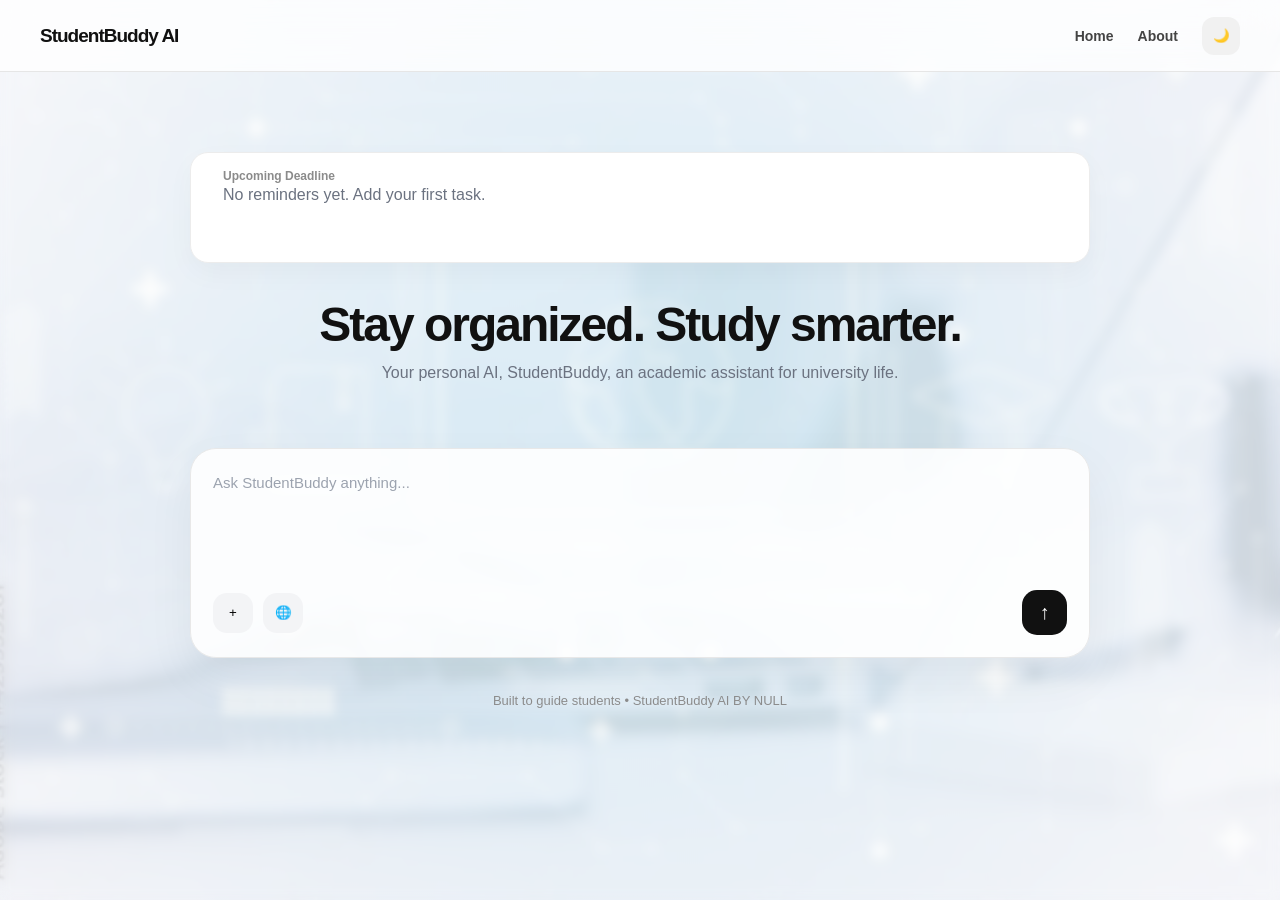
==== commit 09f6e898: "moew" ====
--- a/frontend/index.html
+++ b/frontend/index.html
@@ -18,7 +18,7 @@
     </div>
   </nav>
 
- <section class="hero">
+  <section class="hero">
     <div class="deadline-banner" id="deadlineBanner">
       <span></span>
       <div>
@@ -28,7 +28,9 @@
     </div>
 
     <h1>Stay organized. Study smarter.</h1>
-    <p>Your personal AI,StudentBuddy, an academic assistant for university life.</p>
+    <p>Your personal AI, StudentBuddy, an academic assistant for university life.</p>
+
+    <div class="ai-response" id="aiResponse"></div>
 
     <div class="ai-box">
       <textarea
@@ -45,71 +47,6 @@
         <button class="send-btn" onclick="sendAIMessage()">↑</button>
       </div>
     </div>
-
-    <div class="ai-response" id="aiResponse"></div>
-
-    <div class="feature-buttons">
-      <button class="add-reminder-btn" onclick="openReminderModal()">Add Reminder</button>
-      <button class="task-list-btn" onclick="showTaskList()">Task List</button>
-      <button class="faq-btn" onclick="showFAQ()">FAQ</button>
-    </div>
-  </section>
-
-  <div class="modal" id="reminderModal">
-    <div class="modal-content">
-      <div class="modal-top">
-        <h2>Add Reminder</h2>
-        <span onclick="closeReminderModal()">✕</span>
-      </div>
-
-      <input type="text" id="taskTitle" placeholder="Task title">
-      <input type="date" id="taskDate">
-      <input type="time" id="taskTime">
-
-      <select id="taskPriority">
-        <option value="High">High Priority</option>
-        <option value="Medium" selected>Medium Priority</option>
-        <option value="Low">Low Priority</option>
-      </select>
-
-      <textarea id="taskNotes" placeholder="Notes"></textarea>
-
-      <button class="save-btn" onclick="saveReminder()">Save Reminder</button>
-    </div>
-  </div>
-
-  <section class="task-section" id="taskSection">
-    <div class="section-header">
-      <h2>Your Tasks</h2>
-      <button class="clear-btn" onclick="clearCompleted()">Clear Completed</button>
-    </div>
-
-    <div class="empty-state" id="emptyState">
-      <h3>No reminders yet.</h3>
-      <p>Start organizing your university life by adding your first task.</p>
-    </div>
-
-    <div id="taskContainer"></div>
-  </section>
-
-  <section class="faq-section" id="faqSection">
-    <h2>Frequently Asked Questions</h2>
-
-    <div class="faq-card" onclick="toggleFAQ(this)">
-      <h3>How do I add a reminder?</h3>
-      <p>Click Add Reminder, fill in your task details, choose a priority, and save it.</p>
-    </div>
-
-    <div class="faq-card" onclick="toggleFAQ(this)">
-      <h3>Can I view all my tasks?</h3>
-      <p>Yes. Use Task List to manage your saved reminders.</p>
-    </div>
-
-    <div class="faq-card" onclick="toggleFAQ(this)">
-      <h3>Will my reminders stay after refresh?</h3>
-      <p>Yes. Your reminders are saved using localStorage in your browser.</p>
-    </div>
-    
   </section>
 
   <footer>
@@ -118,4 +55,4 @@
 
   <script src="script.js"></script>
 </body>
-</html>
+</html>
--- a/frontend/style.css
+++ b/frontend/style.css
@@ -220,6 +220,7 @@
   font-size:14px;
   line-height:1.7;
   animation:fadeIn 0.25s ease;
+  white-space: pre-line; /* 🚀 FORCES BROWSER TO SHOW LINE BREAKS AND BULLETS CLEANLY */
 }
 
 .ai-user-message{
@@ -745,4 +746,4 @@
   .about-features{
     grid-template-columns:1fr;
   }
-}
+}
